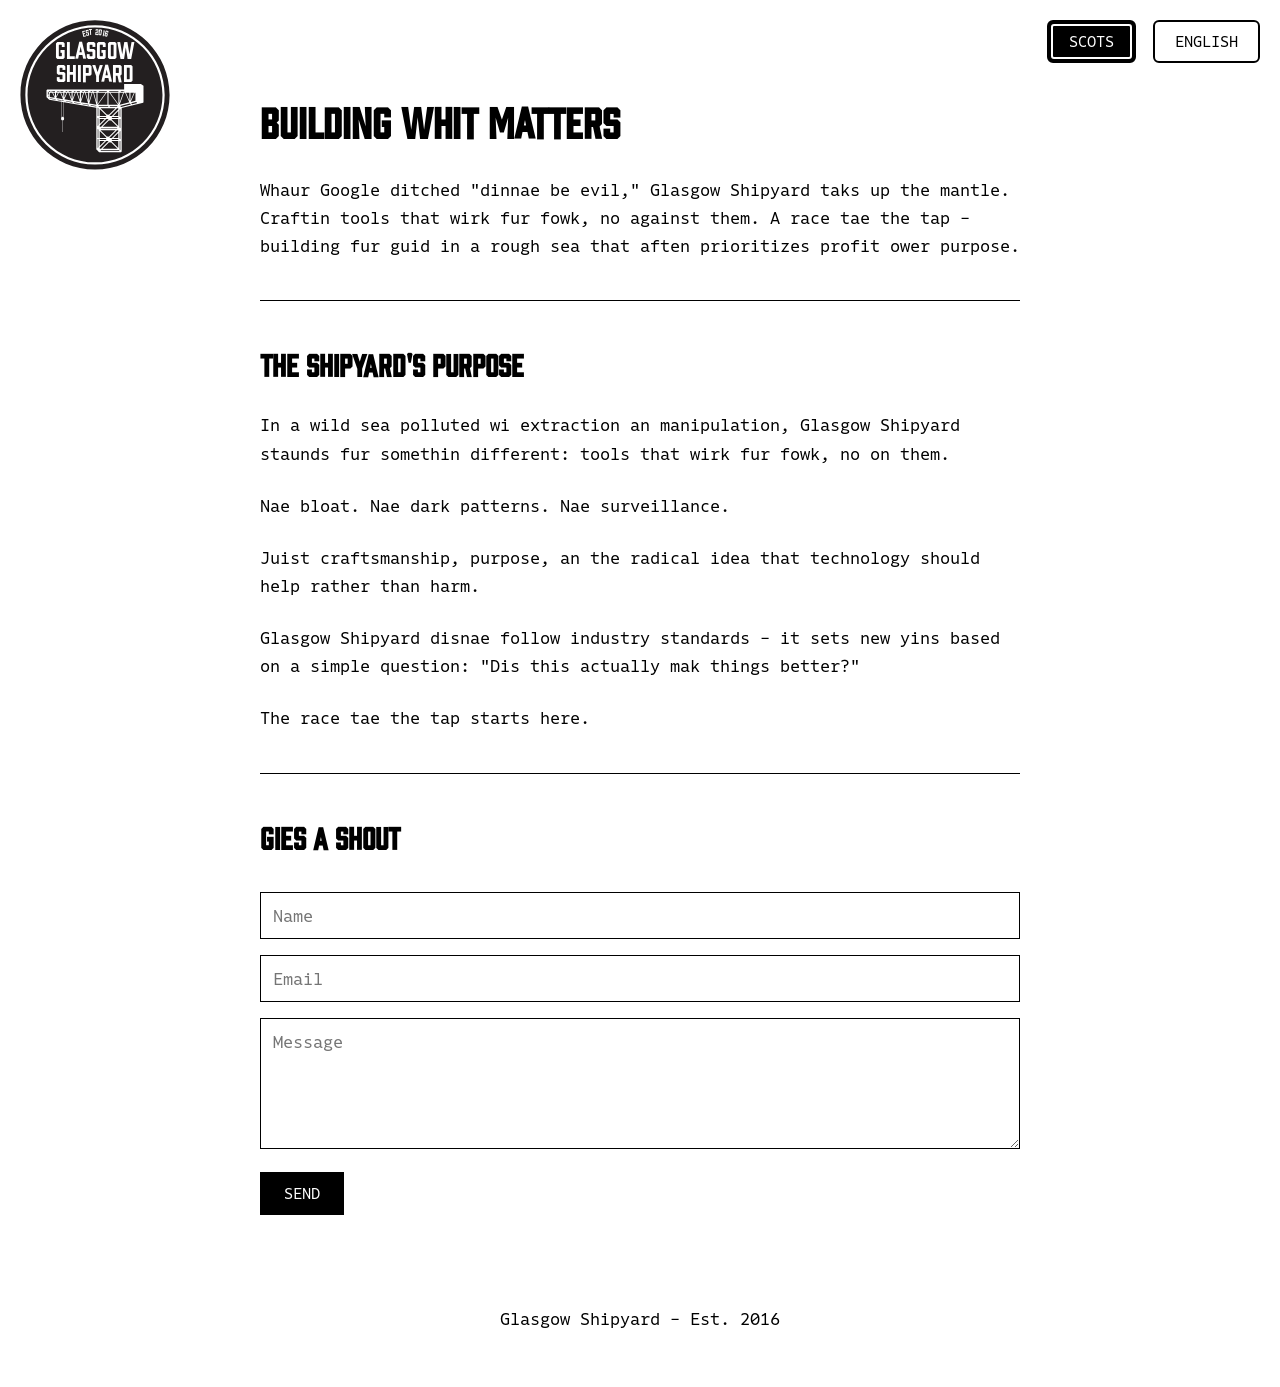
==== index.html @ 8ff500d9 "2025 Glasgow Shipyard build Scots and EN-GB version" ====
<!DOCTYPE html>
<html lang="sco">
<head>
    <meta charset="UTF-8">
    <meta name="viewport" content="width=device-width, initial-scale=1.0">
    <title>Glasgow Shipyard - Building Whit Matters</title>
    <link rel="stylesheet" href="css/style.css">
    <link rel="icon" href="favicon.ico">
</head>
<body>
    <div class="lang-toggle">
        <button class="active" data-lang="sco">Scots</button>
        <button data-lang="en">English</button>
    </div>

    <div class="logo-container">
        <!-- SVG logo - preserved exactly as provided -->
        <svg xmlns="http://www.w3.org/2000/svg" xml:space="preserve" style="fill-rule:evenodd;clip-rule:evenodd;stroke-linejoin:round;stroke-miterlimit:2" viewBox="0 0 1450 1450">
  <path d="M381.026 192.636c0 95.548-77.456 173.004-173.003 173.004-95.545 0-173.003-77.456-173.003-173.004 0-95.547 77.458-173.003 173.003-173.003 95.547 0 173.003 77.456 173.003 173.003" style="fill:#231f20;fill-rule:nonzero" transform="translate(-141.764 -78.805) scale(4.16667)"/>
  <path d="M208.023 36.073c-86.33 0-156.563 70.233-156.563 156.563 0 86.329 70.233 156.563 156.563 156.563 86.329 0 156.563-70.234 156.563-156.563 0-86.33-70.234-156.563-156.563-156.563m0 318.193c-89.124 0-161.631-72.507-161.631-161.63 0-89.124 72.507-161.63 161.631-161.63 89.123 0 161.631 72.506 161.631 161.63 0 89.123-72.508 161.63-161.631 161.63" style="fill:#fff;fill-rule:nonzero" transform="translate(-141.764 -78.805) scale(4.16667)"/>
  <text x="698.7" y="90.879" style="font-family:&quot;Prohibition-Regular&quot;,&quot;Prohibition&quot;;font-size:75px;fill:#fff" transform="rotate(-12.105 977.049 564.804)">E</text>
  <text x="726.315" y="108.688" style="font-family:&quot;Prohibition-Regular&quot;,&quot;Prohibition&quot;;font-size:75px;fill:#fff" transform="rotate(-7.753 1007.845 785.187)">S</text>
  <text x="753.583" y="129.47" style="font-family:&quot;Prohibition-Regular&quot;,&quot;Prohibition&quot;;font-size:75px;fill:#fff" transform="rotate(-3.367 1032.319 1533.381)">T</text>
  <text x="790.512" y="163.643" style="font-family:&quot;Prohibition-Regular&quot;,&quot;Prohibition&quot;;font-size:75px;fill:#fff" transform="rotate(3.354 1052.099 -1017.091)">2</text>
  <text x="813.225" y="189.16" style="font-family:&quot;Prohibition-Regular&quot;,&quot;Prohibition&quot;;font-size:75px;fill:#fff" transform="rotate(7.924 1079.59 -244.508)">0</text>
  <text x="834.126" y="217.254" style="font-family:&quot;Prohibition-Regular&quot;,&quot;Prohibition&quot;;font-size:75px;fill:#fff" transform="rotate(11.398 1132.361 -32.609)">1</text>
  <text x="844.942" y="233.153" style="font-family:&quot;Prohibition-Regular&quot;,&quot;Prohibition&quot;;font-size:75px;fill:#fff" transform="rotate(15.021 1116.118 60.72)">6</text>
  <path d="M215.825 320.767h.023v.022l-.023-.022Zm.023-97.754v18.541h-1.599v-18.806l1.599.265Zm-17.087-5.28-1.395-1.393 13.693 2.286v1.161l-12.298-2.054Zm-62.741-11.234.905.903-.905-.151v-.752Zm-.797 38.39c-.682-.926-1.52-1.433-2.426-1.433-.55 0-1.494.219-2.356 1.373v-36.083l4.782.798v35.345Zm-13.499-40.026-1.389-1.392 9.308 1.556v1.158l-7.919-1.322Zm-18.63-4.269 13.181 2.198 1.391 1.393-14.572-2.434v-1.157Zm188.64 11.369 11.745-2.884 2.463 2.499-11.708 2.886-2.5-2.501Zm-22.976 8.78-2.518-2.519 22.777-5.593 2.502 2.502-22.761 5.61Zm-3.563 22.021v-15.812l1.6-1.601v19.015l-1.6-1.602Zm0 25.364v-19.393h1.6v20.994l-1.6-1.601Zm1.6 27.187-1.6-1.601v-15.816l1.6-1.6v19.017Zm-1.6 23.762V299.68h1.6v20.997l-1.6-1.6Zm-42.871 1.69h41.182l1.6 1.601h-44.38l1.598-1.601Zm-3.287-6.287 14.799-14.8h4.871c.095.331.225.644.387.937l-16.96 16.962h-3.097v-3.099Zm-4.788-19.586h1.599v19.394l-1.599 1.598v-20.992Zm1.599-21.786v19.395h-1.599V271.51l1.599 1.598Zm-1.599-27.183 1.599 1.598v15.817l-1.599 1.597v-19.012Zm1.599-1.559-.421-.42h.421v.42Zm18.071-.42c.093.33.223.641.388.934l-1.462 1.463h-13.808v-2.397h14.882Zm.388-3.323a4.28 4.28 0 0 0-.386.931h-14.884v-16.201l15.27 15.27Zm-32.239-52.774h1.757l7.5 27.59-16.677-2.786 7.42-24.804Zm-23.962 25.273 15.198 2.54 1.394 1.392-15.199-2.539-1.393-1.393Zm-19.256-3.216 15.197 2.539 1.392 1.391-15.196-2.537-1.393-1.393Zm-4.061-.678 1.393 1.392-15.195-2.539-1.392-1.393 15.194 2.54Zm-19.566-3.268v1.159l-4.782-.799v-1.159l4.782.799Zm-11.319-18.111h3.777l6.264 14.664-16.014-2.676 5.973-11.988Zm-20.81 1.665.996-1.665h4.736l5.688 11.419-11.42-1.908v-7.846Zm-4.264 7.133 1.871-3.129v3.441l-1.871-.312Zm1.871-9.609v3.372l-1.998 3.34v-8.712l1.998 2Zm2.96-1.581h-1.381l-1.997-1.998h4.573l-1.195 1.998Zm3.974 0h-2.116l1.154-1.931.962 1.931Zm7.534 0h-5.752l-.995-1.998h6.747v1.998Zm2.392 0v-.705l.707.705h-.707Zm0 2.392h4.56l-4.56 9.153v-9.153Zm-2.392 9.157-4.561-9.157h4.561v9.157Zm8.144-11.549h-1.666l-1.996-1.998h4.656l-.994 1.998Zm3.347 0h-1.564l.842-1.691.722 1.691Zm7.766 0h-6.031l-.853-1.998h6.884v1.998Zm8.423 0h-1.943l-1.998-1.998h4.794l-.853 1.998Zm10.835 0h-6.239l-.747-1.998h6.986v1.998Zm8.631 0h-2.151l-1.999-1.998h4.897l-.747 1.998Zm10.627 0h-6.398l-.664-1.998h7.062v1.998Zm8.79 0h-2.312l-1.997-1.998h4.972l-.663 1.998Zm10.467 0h-6.525l-.598-1.998h7.123v1.998Zm2.392 0v-.706l.706.706h-.706Zm0 2.392h5.81l-5.81 19.43v-19.43Zm-2.392 19.434-5.81-19.434h5.81v19.434Zm-8.787-21.826.313-.943.283.943h-.596Zm-.795 2.392h2.106l7.287 24.363-16.567-2.768 7.174-21.595Zm-9.675 16.868-5.604-16.868h5.604v16.868Zm2.392-19.26v-.705l.706.705h-.706Zm5.604 2.392-5.604 16.866v-16.866h5.604Zm-16.921-2.392.449-1.197.397 1.197h-.846Zm-.894 2.392h2.534l7.022 21.134-16.43-2.743 6.874-18.391Zm-9.439 14.299-5.345-14.299h5.345v14.299Zm2.392-16.691v-.705l.706.705h-.706Zm5.345 2.392-5.345 14.299v-14.299h5.345Zm-16.837-2.392.618-1.446.541 1.446h-1.159Zm-1.02 2.392h3.073l6.69 17.902-16.251-2.715 6.488-15.187Zm-9.138 11.73-5.01-11.73h5.01v11.73Zm2.392-14.122v-.706l.705.706h-.705Zm5.01 2.392-5.01 11.73v-11.73h5.01Zm59.289-2.392h-2.439l-1.998-1.998h5.034l-.597 1.998Zm2.057 0h-.391l.206-.685.185.685Zm8.284 0h-6.632l-.544-1.998h7.176v1.998Zm23.1 0h-16.624l-1.997-1.998h20.058l-1.437 1.998Zm27.847 0h-20.712l-1.435-1.998h22.147v1.998Zm11.794 0h-5.316l-1.998-1.998h8.033l-.719 1.998Zm25.869 2.392h1.777v18.359l-10.992 2.709 9.215-21.068Zm-24.175-2.392.518-1.436.627 1.436h-1.145Zm14.379 2.392h8.056l-8.056 18.424v-18.424Zm-2.393 0v18.425l-8.054-18.425h8.054Zm-12.844 0h3.05l9.557 21.86-22.463 5.536 9.856-27.396Zm-27.826 53.705h-4.877a4.304 4.304 0 0 0-.387-.931l16.962-16.961h3.099v3.096l-14.797 14.796Zm14.797 0H250.59l11.416-11.413v11.413Zm3.189 4.369.421.42h-.421v-.42Zm-18.073.42a4.362 4.362 0 0 0-.387-.933l1.465-1.464h13.806v2.397h-14.884Zm14.884 18.594-15.271-15.268c.164-.295.294-.605.387-.934h14.884v16.202Zm-14.797 27.566h-4.876a4.31 4.31 0 0 0-.388-.933l16.964-16.961h3.097v3.097l-14.797 14.797Zm14.797 0H250.59l11.416-11.416v11.416Zm3.189 4.368.418.417h-.418v-.417Zm-18.073.417a4.268 4.268 0 0 0-.387-.929l1.465-1.465h13.806v2.394h-14.884Zm14.884 18.597-15.271-15.269c.164-.293.294-.606.387-.936h14.884v16.205Zm-21.22-13.577a4.339 4.339 0 0 0 2.129.572 4.32 4.32 0 0 0 2.129-.575l15.271 15.274h-34.801l15.272-15.271Zm-21.749-26.009 15.27 15.27a4.39 4.39 0 0 0-.388.934h-14.882v-16.204Zm-7.581-66.45-5.98-22h5.982l-.002 22Zm25.474-22v27.834h-22.149l20.023-27.834h2.126Zm0-2.392h-.406l.406-.564v.564Zm2.392 0v-.564l.406.564h-.406Zm22.15 30.226h-22.15v-27.834h2.128l20.022 27.834Zm.933-1.435-18.991-26.399h18.991v26.399Zm-19.391 6.223-1.601-1.6h18.904l-1.601 1.6h-15.702Zm-27.077-1.6h22.092l1.601 1.6h-22.094l-1.599-1.6Zm24.317 20.061a4.335 4.335 0 0 0-2.128-.572 4.35 4.35 0 0 0-2.128.571l-15.268-15.269h34.797l-15.273 15.27Zm.529 12.428a4.35 4.35 0 0 0 2.132.574c.776 0 1.496-.219 2.129-.574l15.273 15.271h-34.803l15.269-15.271Zm-20.057 20.059 1.598-1.599h37.993l-1.601 1.599h-37.99Zm19.532 18.46a4.333 4.333 0 0 0-2.132-.574c-.778 0-1.496.218-2.129.574l-15.27-15.27h34.801l-15.27 15.27Zm24.538-104.422v-.706l.707.706h-.707Zm8.542 2.392-8.542 23.754v-23.754h8.542Zm-59.488-2.392v-.704l.703.704h-.703Zm18.988 2.392-18.99 26.399.002-26.399h18.988Zm.994 60.886h4.875c.095.329.225.642.387.935l-16.96 16.961h-3.097v-3.097l14.795-14.799Zm-14.795 0h11.415l-11.415 11.416v-11.416Zm0 48.553v-2.394h14.882c.093.33.223.642.388.936l-1.461 1.458h-13.809Zm0 2.392h11.417l-11.417 11.418V299.68Zm95.455-132.491-38.905-.024v13.105H97.109l-1.595 1.596v16.11l1.332 1.571.19.032 4.016 4.02.193-.192.454.537 27.944 4.669v37.741c-.527 1.4-.514 2.743.116 3.739.555.878 1.503 1.381 2.674 1.486v27.433h.797v-27.429c1.188-.092 2.146-.598 2.695-1.485.612-.98.617-2.294.095-3.669v-36.752l75.039 12.537v96.956l1.593 1.597h.015l3.181 3.179v.016l1.594 1.596h50.947l1.596-1.596V222.871l49.64-12.203.909-1.163v-38.239l-6.042-4.077Z" style="fill:#fff;fill-rule:nonzero" transform="translate(-141.765 -78.805) scale(4.16667)"/>
  <text x="1068.7" y="1919.61" style="font-family:&quot;Prohibition-Regular&quot;,&quot;Prohibition&quot;;font-size:150.425px;fill:#fff" transform="translate(-1196.67 -2373.58) scale(1.43538)">GLA<tspan x="1275.08" y="1919.61">S</tspan>GOW</text>
  <text x="1076.67" y="2070.03" style="font-family:&quot;Prohibition-Regular&quot;,&quot;Prohibition&quot;;font-size:150.425px;fill:#fff" transform="translate(-1196.67 -2373.58) scale(1.43538)">SHIPY<tspan x="1377.97" y="2070.03">A</tspan>RD</text>
</svg>
    </div>

    <main class="content">
        <!-- Scots content (default) -->
        <div class="lang-content sco">
            <h1>Building Whit Matters</h1>
            
            <p>Whaur Google ditched "dinnae be evil," Glasgow Shipyard taks up the mantle. Craftin tools that wirk fur fowk, no against them. A race tae the tap - building fur guid in a rough sea that aften prioritizes profit ower purpose.</p>
            
            <div class="divider"></div>
            
            <div class="manifesto">
                <h2>The Shipyard's Purpose</h2>
                
                <p>In a wild sea polluted wi extraction an manipulation, Glasgow Shipyard staunds fur somethin different: tools that wirk fur fowk, no on them.</p>
                
                <p>Nae bloat. Nae dark patterns. Nae surveillance.</p>
                
                <p>Juist craftsmanship, purpose, an the radical idea that technology should help rather than harm.</p>
                
                <p>Glasgow Shipyard disnae follow industry standards - it sets new yins based on a simple question: "Dis this actually mak things better?"</p>
                
                <p>The race tae the tap starts here.</p>
            </div>
            
            <div class="divider"></div>
            
            <h2>Gies A Shout</h2>
            <form class="contact-form">
                <input type="text" placeholder="Name" required>
                <input type="email" placeholder="Email" required>
                <textarea rows="5" placeholder="Message" required></textarea>
                <button type="submit">Send</button>
            </form>
        </div>

        <!-- English content (hidden by default) -->
        <div class="lang-content en" style="display: none;">
            <h1>Building What Matters</h1>
            
            <p>Where Google dropped "don't be evil," Glasgow Shipyard picks up the mantle. Crafting tools that work for people, not against them. A race to the top - building for good in a rough sea that often prioritizes profit over purpose.</p>
            
            <div class="divider"></div>
            
            <div class="manifesto">
                <h2>The Shipyard's Purpose</h2>
                
                <p>In a wild sea polluted with extraction and manipulation, Glasgow Shipyard stands for something different: tools that work for people, not on them.</p>
                
                <p>No bloat. No dark patterns. No surveillance.</p>
                
                <p>Just craftsmanship, purpose, and the radical idea that technology should help rather than harm.</p>
                
                <p>Glasgow Shipyard doesn't follow industry standards - it sets new ones based on a simple question: "Does this actually make things better?"</p>
                
                <p>The race to the top starts here.</p>
            </div>
            
            <div class="divider"></div>
            
            <h2>Get In Touch</h2>
            <form class="contact-form">
                <input type="text" placeholder="Name" required>
                <input type="email" placeholder="Email" required>
                <textarea rows="5" placeholder="Message" required></textarea>
                <button type="submit">Send</button>
            </form>
        </div>
    </main>
    
    <footer>
        <p>Glasgow Shipyard - Est. 2016</p>
    </footer>

    <script>
        // Simple language toggle
        document.querySelectorAll('.lang-toggle button').forEach(button => {
            button.addEventListener('click', function() {
                const lang = this.getAttribute('data-lang');
                
                // Update active button
                document.querySelectorAll('.lang-toggle button').forEach(btn => {
                    btn.classList.remove('active');
                });
                this.classList.add('active');
                
                // Show selected language content
                document.querySelectorAll('.lang-content').forEach(content => {
                    content.style.display = 'none';
                });
                document.querySelector(`.lang-content.${lang}`).style.display = 'block';
                
                // Update html lang attribute
                document.documentElement.setAttribute('lang', lang);
                
                // Update page title
                document.title = lang === 'sco' 
                    ? 'Glasgow Shipyard - Building Whit Matters' 
                    : 'Glasgow Shipyard - Building What Matters';
            });
        });
    </script>
</body>
</html>
---- css/style.css ----
/* Font definitions for your Fort Foundry fonts */
@font-face {
    font-family: 'Prohibition';
    src: url('../fonts/Prohibition-Regular.otf') format('opentype');
    font-weight: normal;
    font-style: normal;
    font-display: swap;
}

@font-face {
    font-family: 'Native';
    src: url('../fonts/Native-Regular.otf') format('opentype');
    font-weight: normal;
    font-style: normal;
    font-display: swap;
}

/* Reset */
* {
    margin: 0;
    padding: 0;
    box-sizing: border-box;
}

/* Base styles */
body {
    font-family: 'Native', monospace;
    line-height: 1.6;
    color: #000;
    background: #fff;
    margin: 0;
    padding: 0;
}

/* Layout */
.content {
    max-width: 50rem;
    margin: 0 auto;
    padding: 2.5rem 1.25rem 3.75rem;
}

/* Logo */
.logo-container {
    position: fixed;
    top: 1.25rem;
    left: 1.25rem;
    width: 15vw;
    max-width: 9.375rem;
    min-width: 5rem;
    z-index: 100;
}

.logo-container svg {
    width: 100%;
    height: auto;
}

/* Language toggle */
.lang-toggle {
    position: fixed;
    top: 1.25rem;
    right: 1.25rem;
    z-index: 100;
}

.lang-toggle button {
    background: transparent;
    border: 0.125rem solid #000;
    border-radius: 0.375rem;
    padding: 0.625rem 1.25rem;
    margin-left: 0.5rem;
    font-family: 'Native', monospace;
    cursor: pointer;
    transition: all 0.2s ease;
    position: relative;
}

.lang-toggle button::after {
    content: '';
    position: absolute;
    top: 0.10rem;
    left: 0.10rem;
    right: 0.10rem;
    bottom: 0.10rem;
    border: 0.125rem solid white;
    border-radius: 0.188rem;
    pointer-events: none;
}

.lang-toggle button.active {
    background: #000;
    color: #fff;
}

.lang-toggle button.active {
    background: #000;
    color: #fff;
}

.lang-toggle button:not(.active) {
    color: #000;
}

/* Typography */
h1, h2 {
    font-family: 'Prohibition', sans-serif;
    margin: 2rem 0 1.5rem;
}

h1 {
    font-size: 2.5rem;
    margin-top: 3rem;
}

h2 {
    font-size: 1.8rem;
}

p {
    margin-bottom: 1.5rem;
    font-size: 1.1rem;
}

strong {
    font-weight: bold;
}

em {
    font-style: italic;
}

/* Divider */
.divider {
    border-top: 0.0625rem solid #000;
    margin: 2.5rem 0;
}

/* Form elements */
.contact-form {
    margin-top: 2rem;
}

input, textarea {
    width: 100%;
    padding: 0.75rem;
    margin-bottom: 1rem;
    font-family: 'Native', monospace;
    border: 0.0625rem solid #000;
    font-size: 1.1rem;
    background: transparent;
}

button {
    background: #000;
    color: #fff;
    border: none;
    padding: 0.75rem 1.5rem;
    cursor: pointer;
    font-family: 'Native', monospace;
    font-weight: normal;
    text-transform: uppercase;
    font-size: 1rem;
}

button:hover {
    background: #333;
}

/* Footer */
footer {
    text-align: center;
    padding: 1.875rem 1.25rem;
    font-size: 0.9rem;
}

/* Responsive adjustments */
@media (max-width: 48rem) {
    .logo-container {
        position: relative;
        width: 25vw;
        margin: 1.25rem 0 2.5rem 1.25rem;
    }
    
    .lang-toggle {
        position: absolute;
        top: 1.25rem;
    }
    
    .content {
        padding-top: 3.75rem;
    }
    
    h1 {
        margin-top: 1rem;
    }
}
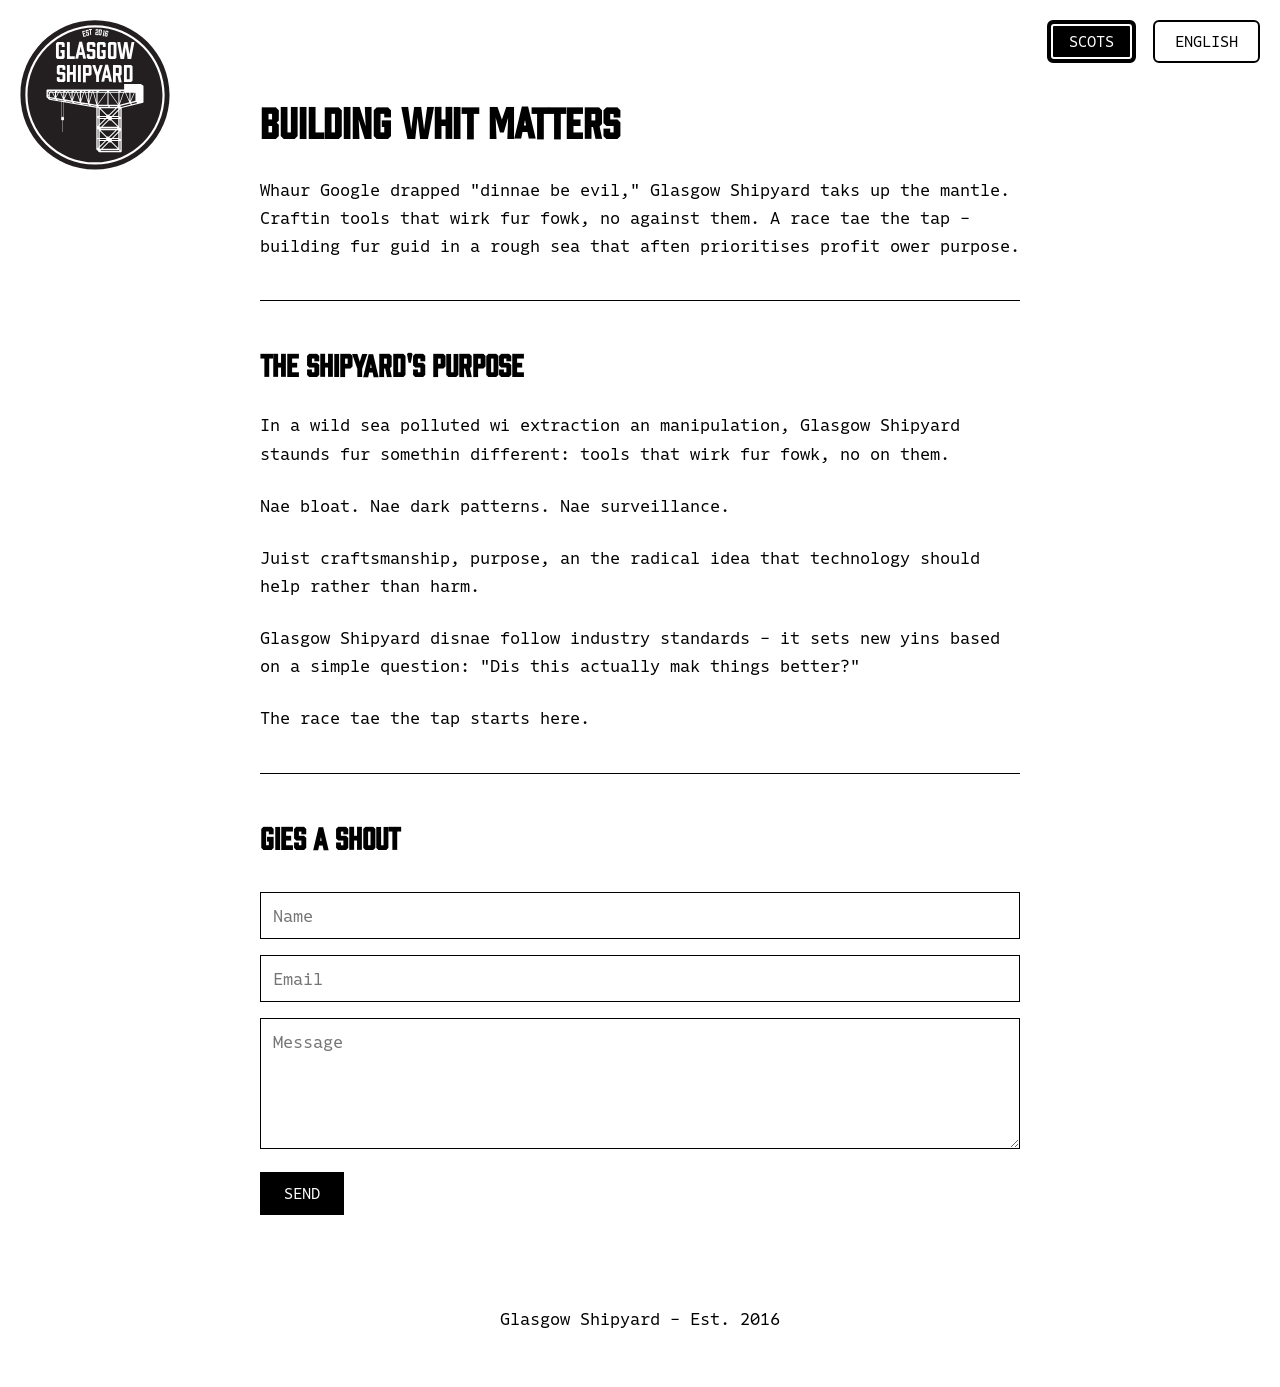
==== commit 8efedd9b: "language edits" ====
--- a/index.html
+++ b/index.html
@@ -36,7 +36,7 @@
         <div class="lang-content sco">
             <h1>Building Whit Matters</h1>
             
-            <p>Whaur Google ditched "dinnae be evil," Glasgow Shipyard taks up the mantle. Craftin tools that wirk fur fowk, no against them. A race tae the tap - building fur guid in a rough sea that aften prioritizes profit ower purpose.</p>
+            <p>Whaur Google drapped "dinnae be evil," Glasgow Shipyard taks up the mantle. Craftin tools that wirk fur fowk, no against them. A race tae the tap - building fur guid in a rough sea that aften prioritises profit ower purpose.</p>
             
             <div class="divider"></div>
             
@@ -69,7 +69,7 @@
         <div class="lang-content en" style="display: none;">
             <h1>Building What Matters</h1>
             
-            <p>Where Google dropped "don't be evil," Glasgow Shipyard picks up the mantle. Crafting tools that work for people, not against them. A race to the top - building for good in a rough sea that often prioritizes profit over purpose.</p>
+            <p>Where Google dropped "don't be evil," Glasgow Shipyard picks up the mantle. Crafting tools that work for people, not against them. A race to the top - building for good in a rough sea that often prioritises profit over purpose.</p>
             
             <div class="divider"></div>
             
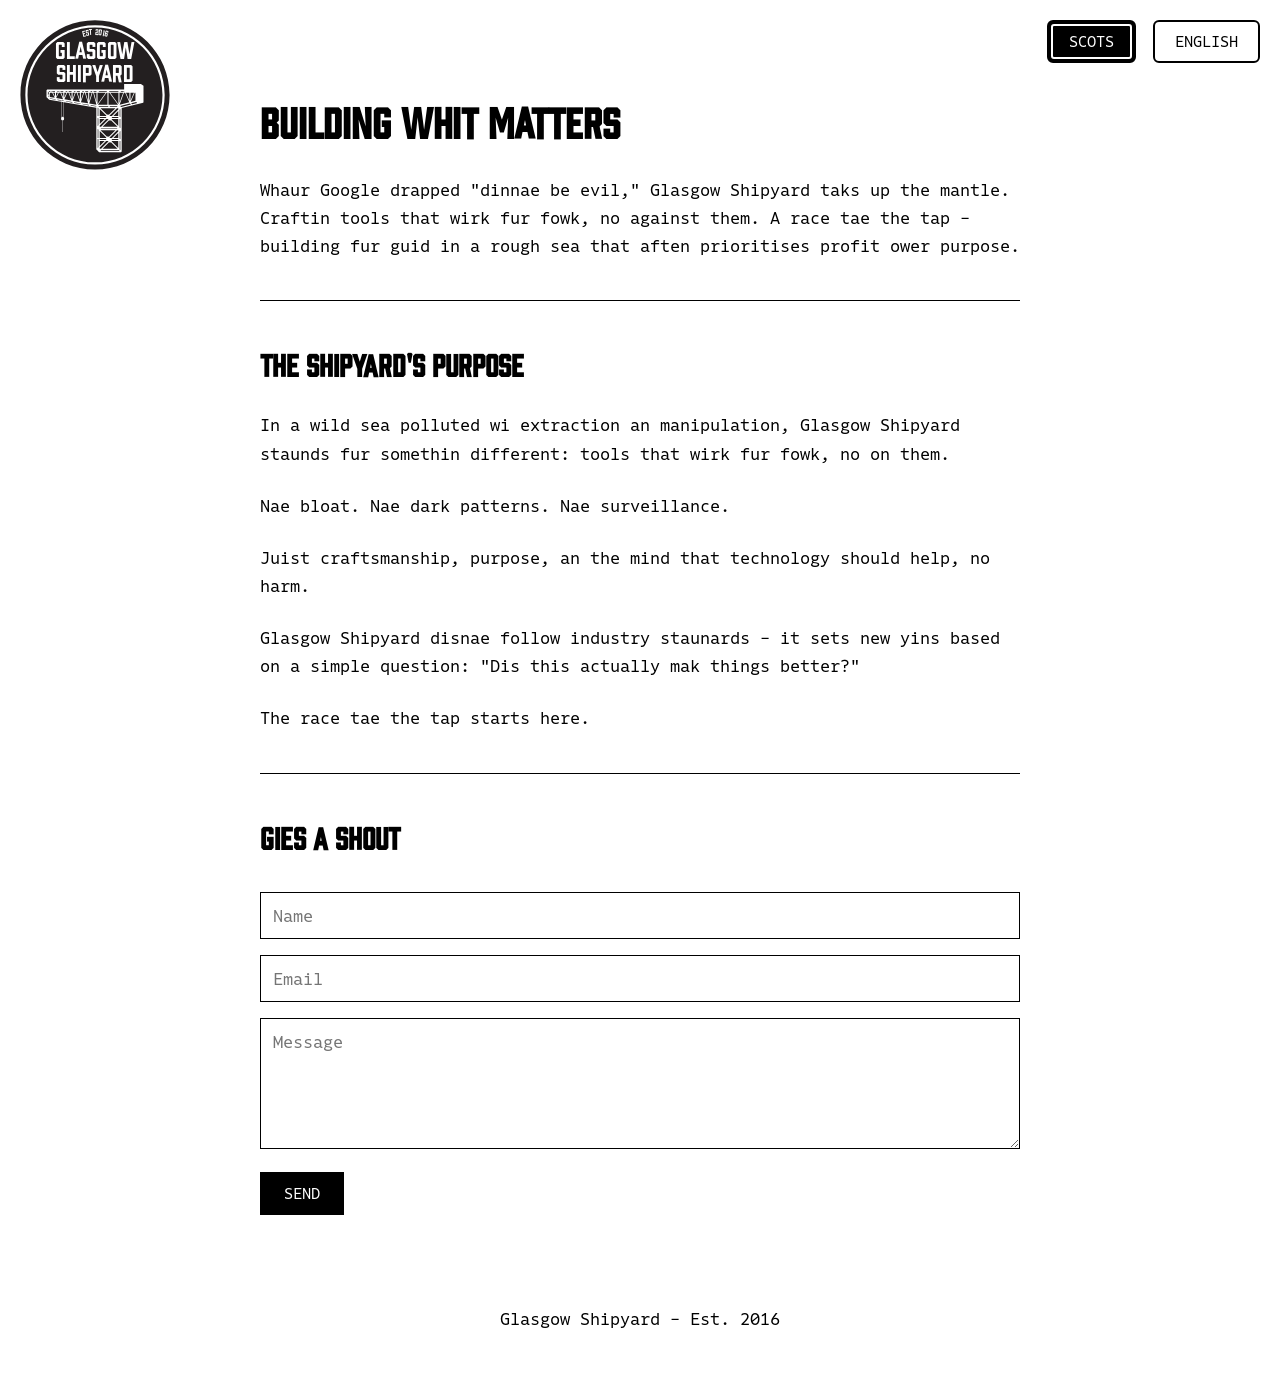
==== commit 6bfa3e77: "formspreee and language tweaks" ====
--- a/index.html
+++ b/index.html
@@ -47,9 +47,9 @@
                 
                 <p>Nae bloat. Nae dark patterns. Nae surveillance.</p>
                 
-                <p>Juist craftsmanship, purpose, an the radical idea that technology should help rather than harm.</p>
+                <p>Juist craftsmanship, purpose, an the mind that technology should help, no harm.</p>
                 
-                <p>Glasgow Shipyard disnae follow industry standards - it sets new yins based on a simple question: "Dis this actually mak things better?"</p>
+                <p>Glasgow Shipyard disnae follow industry staunards - it sets new yins based on a simple question: "Dis this actually mak things better?"</p>
                 
                 <p>The race tae the tap starts here.</p>
             </div>
@@ -57,10 +57,10 @@
             <div class="divider"></div>
             
             <h2>Gies A Shout</h2>
-            <form class="contact-form">
-                <input type="text" placeholder="Name" required>
-                <input type="email" placeholder="Email" required>
-                <textarea rows="5" placeholder="Message" required></textarea>
+            <form class="contact-form" action="https://formspree.io/f/xqapznad" method="POST">
+                <input type="text" name="name" placeholder="Name" required>
+                <input type="email" name="email" placeholder="Email" required>
+                <textarea name="message" rows="5" placeholder="Message" required></textarea>
                 <button type="submit">Send</button>
             </form>
         </div>
@@ -80,7 +80,7 @@
                 
                 <p>No bloat. No dark patterns. No surveillance.</p>
                 
-                <p>Just craftsmanship, purpose, and the radical idea that technology should help rather than harm.</p>
+                <p>Just craftsmanship, purpose, and the idea technology should help rather than harm.</p>
                 
                 <p>Glasgow Shipyard doesn't follow industry standards - it sets new ones based on a simple question: "Does this actually make things better?"</p>
                 
@@ -90,10 +90,10 @@
             <div class="divider"></div>
             
             <h2>Get In Touch</h2>
-            <form class="contact-form">
-                <input type="text" placeholder="Name" required>
-                <input type="email" placeholder="Email" required>
-                <textarea rows="5" placeholder="Message" required></textarea>
+            <form class="contact-form" action="https://formspree.io/f/xqapznad" method="POST">
+                <input type="text" name="name" placeholder="Name" required>
+                <input type="email" name="email" placeholder="Email" required>
+                <textarea name="message" rows="5" placeholder="Message" required></textarea>
                 <button type="submit">Send</button>
             </form>
         </div>
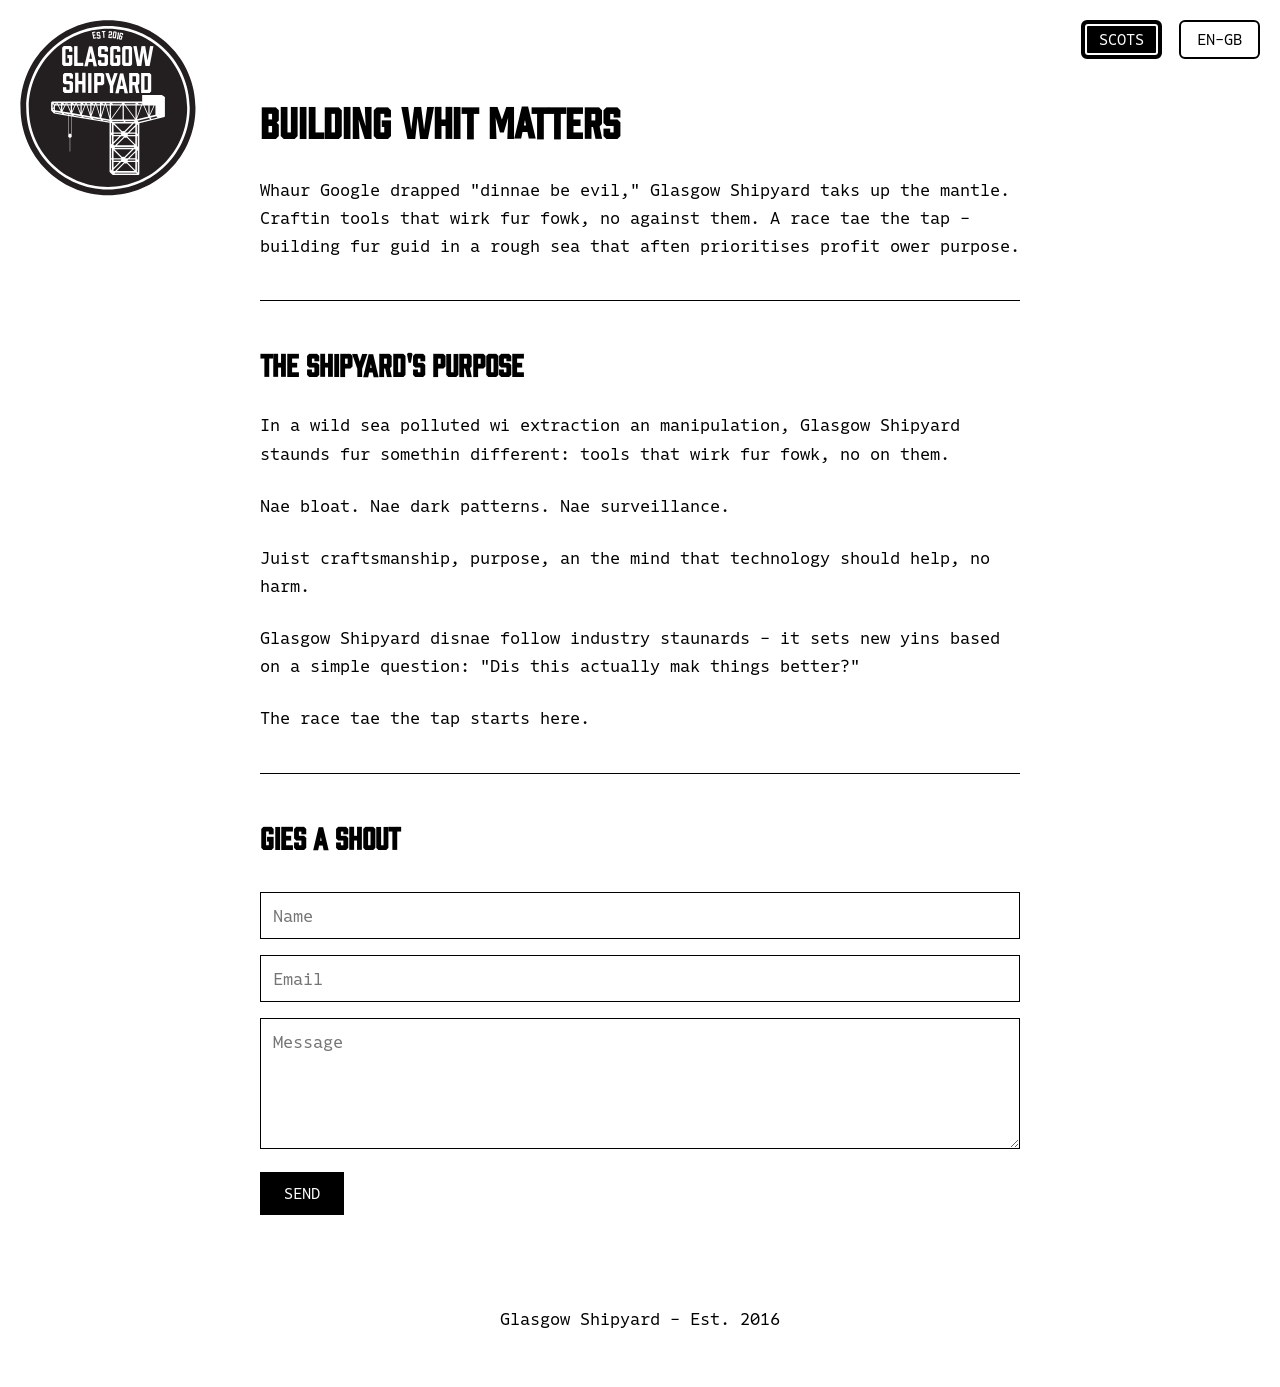
==== commit 46f61967: "mobile tweaks" ====
--- a/index.html
+++ b/index.html
@@ -9,8 +9,15 @@
 </head>
 <body>
     <div class="lang-toggle">
-        <button class="active" data-lang="sco">Scots</button>
-        <button data-lang="en">English</button>
+        <button class="active" data-lang="sco">SCOTS</button>
+        <button data-lang="en">EN-GB</button>
+    </div>
+    
+    <div class="lang-toggle-mobile">
+        <select id="lang-select">
+            <option value="sco" selected>SCOTS</option>
+            <option value="en">EN-GB</option>
+        </select>
     </div>
 
     <div class="logo-container">
@@ -104,32 +111,47 @@
     </footer>
 
     <script>
-        // Simple language toggle
+        // Simple language toggle for buttons
         document.querySelectorAll('.lang-toggle button').forEach(button => {
             button.addEventListener('click', function() {
-                const lang = this.getAttribute('data-lang');
-                
-                // Update active button
-                document.querySelectorAll('.lang-toggle button').forEach(btn => {
-                    btn.classList.remove('active');
-                });
-                this.classList.add('active');
-                
-                // Show selected language content
-                document.querySelectorAll('.lang-content').forEach(content => {
-                    content.style.display = 'none';
-                });
-                document.querySelector(`.lang-content.${lang}`).style.display = 'block';
-                
-                // Update html lang attribute
-                document.documentElement.setAttribute('lang', lang);
-                
-                // Update page title
-                document.title = lang === 'sco' 
-                    ? 'Glasgow Shipyard - Building Whit Matters' 
-                    : 'Glasgow Shipyard - Building What Matters';
+                switchLanguage(this.getAttribute('data-lang'));
             });
         });
+        
+        // Language toggle for mobile dropdown
+        document.getElementById('lang-select')?.addEventListener('change', function() {
+            switchLanguage(this.value);
+        });
+        
+        // Shared language switching function
+        function switchLanguage(lang) {
+            // Update active button
+            document.querySelectorAll('.lang-toggle button').forEach(btn => {
+                btn.classList.remove('active');
+                if(btn.getAttribute('data-lang') === lang) {
+                    btn.classList.add('active');
+                }
+            });
+            
+            // Update dropdown
+            if(document.getElementById('lang-select')) {
+                document.getElementById('lang-select').value = lang;
+            }
+            
+            // Show selected language content
+            document.querySelectorAll('.lang-content').forEach(content => {
+                content.style.display = 'none';
+            });
+            document.querySelector(`.lang-content.${lang}`).style.display = 'block';
+            
+            // Update html lang attribute
+            document.documentElement.setAttribute('lang', lang);
+            
+            // Update page title
+            document.title = lang === 'sco' 
+                ? 'Glasgow Shipyard - Building Whit Matters' 
+                : 'Glasgow Shipyard - Building What Matters';
+        }
     </script>
 </body>
 </html>
--- a/css/style.css
+++ b/css/style.css
@@ -44,8 +44,8 @@
     position: fixed;
     top: 1.25rem;
     left: 1.25rem;
-    width: 15vw;
-    max-width: 9.375rem;
+    width: 18vw;
+    max-width: 11rem;
     min-width: 5rem;
     z-index: 100;
 }
@@ -67,7 +67,7 @@
     background: transparent;
     border: 0.125rem solid #000;
     border-radius: 0.375rem;
-    padding: 0.625rem 1.25rem;
+    padding: 0.5rem 1rem;
     margin-left: 0.5rem;
     font-family: 'Native', monospace;
     cursor: pointer;
@@ -92,13 +92,34 @@
     color: #fff;
 }
 
-.lang-toggle button.active {
-    background: #000;
-    color: #fff;
-}
-
 .lang-toggle button:not(.active) {
     color: #000;
+}
+
+/* Mobile language toggle */
+.lang-toggle-mobile {
+    display: none;
+    position: fixed;
+    top: 1.25rem;
+    right: 1.25rem;
+    z-index: 100;
+}
+
+.lang-toggle-mobile select {
+    background: #000;
+    color: #fff;
+    border: 0.125rem solid #000;
+    border-radius: 0.375rem;
+    padding: 0.5rem 1rem;
+    font-family: 'Native', monospace;
+    cursor: pointer;
+    appearance: none;
+    position: relative;
+}
+
+.lang-toggle-mobile select option {
+    background: #000;
+    color: #fff;
 }
 
 /* Typography */
@@ -175,15 +196,20 @@
 
 /* Responsive adjustments */
 @media (max-width: 48rem) {
+    .lang-toggle {
+        display: none;
+    }
+    
+    .lang-toggle-mobile {
+        display: block;
+    }
+    
     .logo-container {
         position: relative;
-        width: 25vw;
-        margin: 1.25rem 0 2.5rem 1.25rem;
-    }
-    
-    .lang-toggle {
-        position: absolute;
-        top: 1.25rem;
+        width: 35vw;
+        margin: 1.25rem auto 2.5rem;
+        text-align: center;
+        left: 0;
     }
     
     .content {
